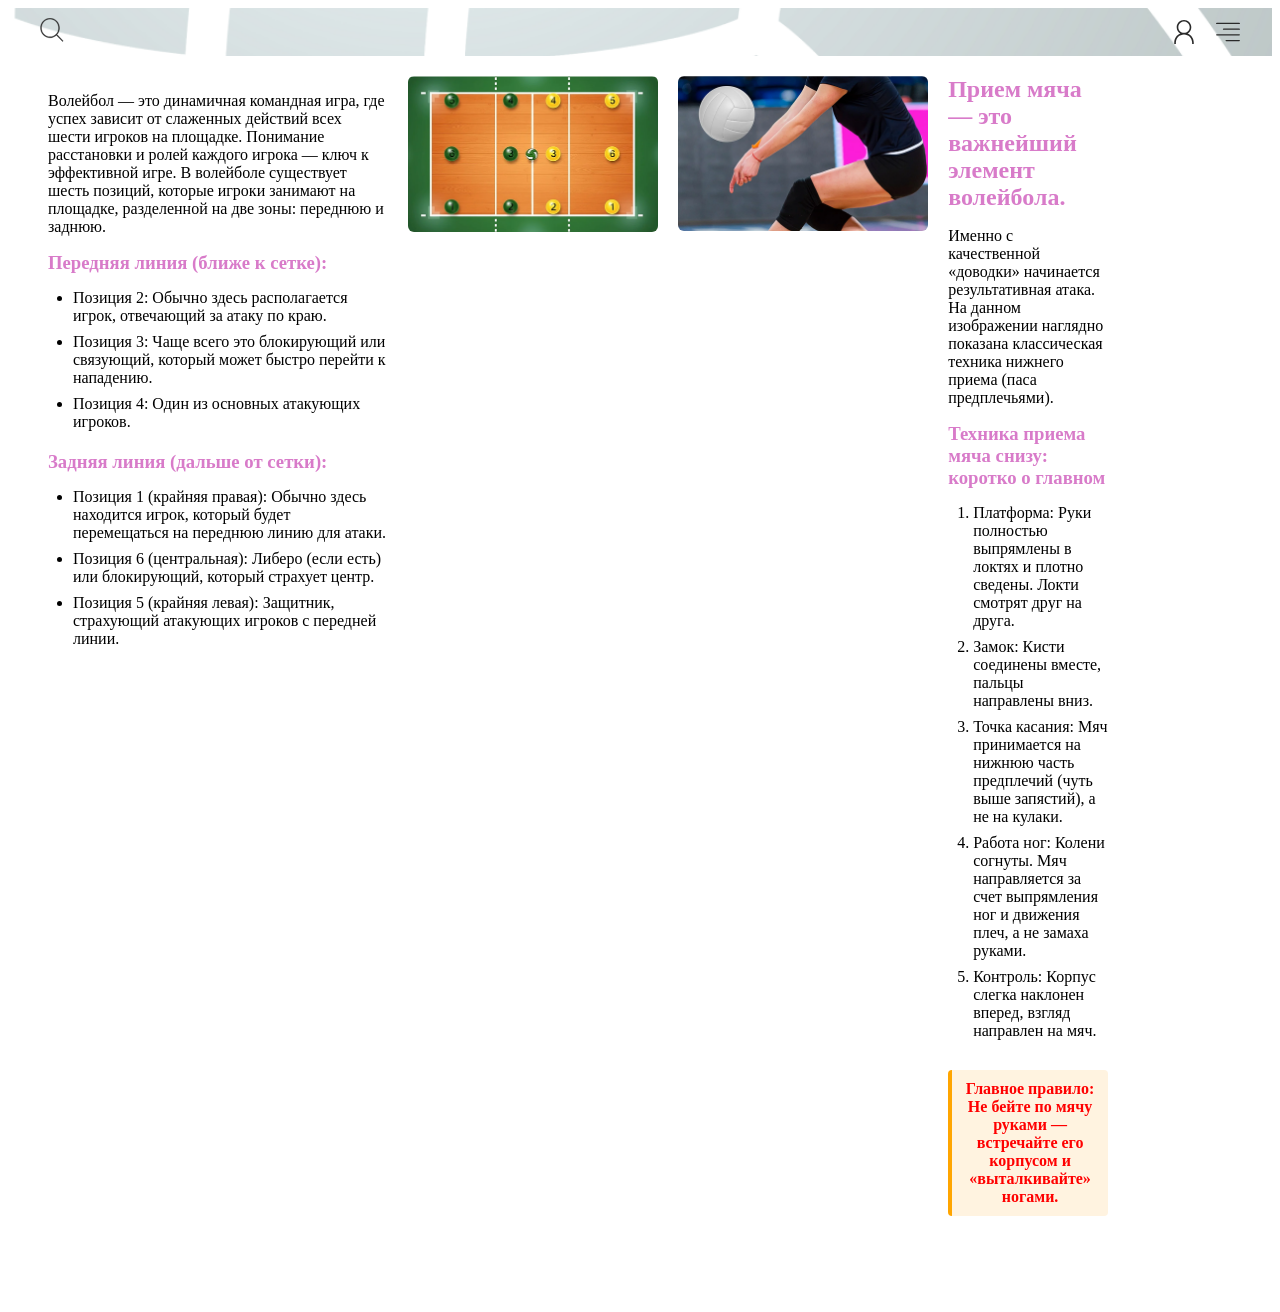
==== index.html @ 48162ba9 "add files" ====
<!DOCTYPE html>
<html lang="ru">
<head>
    <meta charset="UTF-8">
    <meta name="viewport" content="width=device-width, initial-scale=1.0">
    <title>Волейбол: Основы игры и техника</title>
    <link rel="stylesheet" href="style.css">
</head>
<body>

    <header>
        <div class="header-content">
            <div class="header-content__left">
                <!-- Иконка поиска -->
                <img src="./icons/lupa.svg" alt="Поиск" class="icon">
            </div>
            <div class="header-content__right">
                <!-- Иконка профиля -->
                <img src="./icons/person.svg" alt="Профиль" class="icon">
                <!-- Иконка меню/настроек -->
                <img src="./icons/setting.svg" alt="Меню" class="icon">
            </div>
        </div>
    </header>

    <main class="container">
        <!-- Первый блок контента: Текст слева, изображение расстановки справа -->
        <section class="content-block">
            <div >
                <p>Волейбол — это динамичная командная игра, где успех зависит от слаженных действий всех шести игроков на площадке. Понимание расстановки и ролей каждого игрока — ключ к эффективной игре. В волейболе существует шесть позиций, которые игроки занимают на площадке, разделенной на две зоны: переднюю и заднюю.</p>

                <h3>Передняя линия (ближе к сетке):</h3>
                <ul>
                    <li>Позиция 2: Обычно здесь располагается игрок, отвечающий за атаку по краю.</li>
                    <li>Позиция 3: Чаще всего это блокирующий или связующий, который может быстро перейти к нападению.</li>
                    <li>Позиция 4: Один из основных атакующих игроков.</li>
                </ul>

                <h3>Задняя линия (дальше от сетки):</h3>
                <ul>
                    <li>Позиция 1 (крайняя правая): Обычно здесь находится игрок, который будет перемещаться на переднюю линию для атаки.</li>
                    <li>Позиция 6 (центральная): Либеро (если есть) или блокирующий, который страхует центр.</li>
                    <li>Позиция 5 (крайняя левая): Защитник, страхующий атакующих игроков с передней линии.</li>
                </ul>
            </div>
            <div class="image-content">
                <!-- Изображение с расстановкой -->
                <img src="./images/volleyball2.png" alt="Схема расстановки игроков">
            </div>
            <div class="image-content">
                <!-- Изображение с техникой приема -->
                <img src="./images/volleyball1.png" alt="Техника приема мяча">
            </div>
            <div class="text-content">
                <h2>Прием мяча — это важнейший элемент волейбола.</h2>
                <p>Именно с качественной «доводки» начинается результативная атака. На данном изображении наглядно показана классическая техника нижнего приема (паса предплечьями).</p>

                <h3>Техника приема мяча снизу: коротко о главном</h3>
                <ol>
                    <li>Платформа: Руки полностью выпрямлены в локтях и плотно сведены. Локти смотрят друг на друга.</li>
                    <li>Замок: Кисти соединены вместе, пальцы направлены вниз.</li>
                    <li>Точка касания: Мяч принимается на нижнюю часть предплечий (чуть выше запястий), а не на кулаки.</li>
                    <li>Работа ног: Колени согнуты. Мяч направляется за счет выпрямления ног и движения плеч, а не замаха руками.</li>
                    <li>Контроль: Корпус слегка наклонен вперед, взгляд направлен на мяч.</li>
                </ol>
                <p class="main-rule">Главное правило: Не бейте по мячу руками — встречайте его корпусом и «выталкивайте» ногами.</p>
            </div>
        </section>
    </main>

</body>
</html>
---- style.css ----
header {
    background-image: url(./images/ball.png);
    background-size:cover;
    background-position: center;
    justify-content:center;
    display: flex; 
    align-items: center;
    justify-content: center;
}

.header-content {
    display: flex; 
    justify-content: space-between; 
    align-items: center;  
}

.header-content__right {
    display: flex;
    gap: 20px;
}

.icon {
    width: 24px; 
    height: 24px;
}

.container {
    max-width: 1100px; 
    padding: 0 20px; 
}

.content-block {
    display: flex; 
    align-items: flex-start; 
    gap: 40px; 
    margin-bottom: 60px; 
    background-color: white;
    padding: 30px;
    border-radius: 8px;
}

.image-content {
    flex: 1; 
    min-width: 250px;
    text-align: center; 
}

.image-content img {
    max-width: 100%; 
    border-radius: 6px;
}

h1, h2, h3 {
    color: rgb(216, 123, 201);
    margin-top: 0;
    margin-bottom: 15px;
}

ul, ol {
    padding-left: 25px;
    margin-top: 10px;
    margin-bottom: 20px;
}

li {
    margin-bottom: 8px;
}

.main-rule {
    font-weight: bold;
    color: red;
    text-align: center;
    margin-top: 30px;
    padding: 15px;
    background-color: #fff3e0;
    border-left: 4px solid #ffa500;
    border-radius: 4px;
}

.header-content {
    width: 95%;
    padding: 10px 15px;
}

.content-block, .content-block.reverse-columns {
    gap: 20px;
    padding: 20px;
}

.text-content, .image-content {
    width: 100%;
}

.main-rule {
    padding: 10px;
}
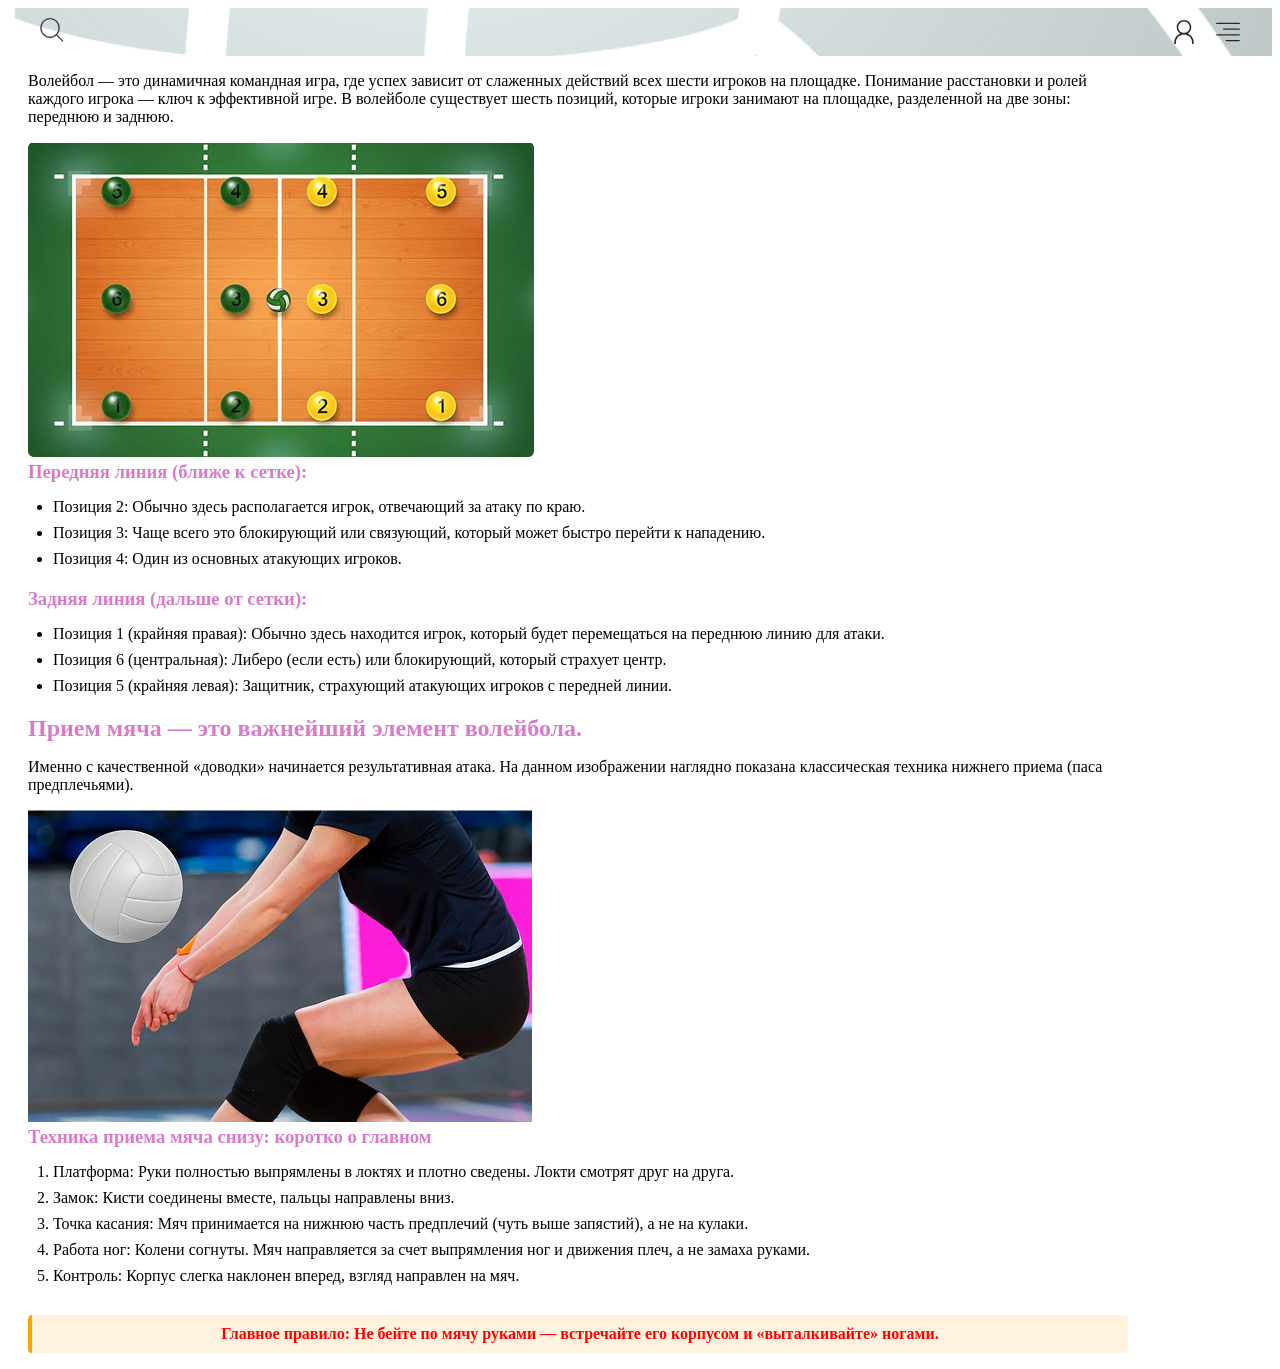
==== commit 42b6c2ce: "Update index.html" ====
--- a/index.html
+++ b/index.html
@@ -5,6 +5,19 @@
     <meta name="viewport" content="width=device-width, initial-scale=1.0">
     <title>Волейбол: Основы игры и техника</title>
     <link rel="stylesheet" href="style.css">
+    <!-- Yandex.Metrika counter -->
+<script type="text/javascript">
+    (function(m,e,t,r,i,k,a){
+        m[i]=m[i]||function(){(m[i].a=m[i].a||[]).push(arguments)};
+        m[i].l=1*new Date();
+        for (var j = 0; j < document.scripts.length; j++) {if (document.scripts[j].src === r) { return; }}
+        k=e.createElement(t),a=e.getElementsByTagName(t)[0],k.async=1,k.src=r,a.parentNode.insertBefore(k,a)
+    })(window, document,'script','https://mc.yandex.ru/metrika/tag.js?id=108978433', 'ym');
+
+    ym(108978433, 'init', {ssr:true, webvisor:true, clickmap:true, ecommerce:"dataLayer", referrer: document.referrer, url: location.href, accurateTrackBounce:true, trackLinks:true});
+</script>
+<noscript><div><img src="https://mc.yandex.ru/watch/108978433" style="position:absolute; left:-9999px;" alt="" /></div></noscript>
+<!-- /Yandex.Metrika counter -->
 </head>
 <body>
 
@@ -25,48 +38,53 @@
 
     <main class="container">
         <!-- Первый блок контента: Текст слева, изображение расстановки справа -->
-        <section class="content-block">
-            <div >
+        <section class="content-block1">
+            <div class="block1-left">
                 <p>Волейбол — это динамичная командная игра, где успех зависит от слаженных действий всех шести игроков на площадке. Понимание расстановки и ролей каждого игрока — ключ к эффективной игре. В волейболе существует шесть позиций, которые игроки занимают на площадке, разделенной на две зоны: переднюю и заднюю.</p>
-
-                <h3>Передняя линия (ближе к сетке):</h3>
-                <ul>
-                    <li>Позиция 2: Обычно здесь располагается игрок, отвечающий за атаку по краю.</li>
-                    <li>Позиция 3: Чаще всего это блокирующий или связующий, который может быстро перейти к нападению.</li>
-                    <li>Позиция 4: Один из основных атакующих игроков.</li>
-                </ul>
-
-                <h3>Задняя линия (дальше от сетки):</h3>
-                <ul>
-                    <li>Позиция 1 (крайняя правая): Обычно здесь находится игрок, который будет перемещаться на переднюю линию для атаки.</li>
-                    <li>Позиция 6 (центральная): Либеро (если есть) или блокирующий, который страхует центр.</li>
-                    <li>Позиция 5 (крайняя левая): Защитник, страхующий атакующих игроков с передней линии.</li>
-                </ul>
+                <img src="./images/volleyball2.png" alt="Схема расстановки игроков" class="block1">
             </div>
-            <div class="image-content">
-                <!-- Изображение с расстановкой -->
-                <img src="./images/volleyball2.png" alt="Схема расстановки игроков">
-            </div>
-            <div class="image-content">
-                <!-- Изображение с техникой приема -->
-                <img src="./images/volleyball1.png" alt="Техника приема мяча">
-            </div>
-            <div class="text-content">
-                <h2>Прием мяча — это важнейший элемент волейбола.</h2>
-                <p>Именно с качественной «доводки» начинается результативная атака. На данном изображении наглядно показана классическая техника нижнего приема (паса предплечьями).</p>
-
-                <h3>Техника приема мяча снизу: коротко о главном</h3>
-                <ol>
-                    <li>Платформа: Руки полностью выпрямлены в локтях и плотно сведены. Локти смотрят друг на друга.</li>
-                    <li>Замок: Кисти соединены вместе, пальцы направлены вниз.</li>
-                    <li>Точка касания: Мяч принимается на нижнюю часть предплечий (чуть выше запястий), а не на кулаки.</li>
-                    <li>Работа ног: Колени согнуты. Мяч направляется за счет выпрямления ног и движения плеч, а не замаха руками.</li>
-                    <li>Контроль: Корпус слегка наклонен вперед, взгляд направлен на мяч.</li>
-                </ol>
-                <p class="main-rule">Главное правило: Не бейте по мячу руками — встречайте его корпусом и «выталкивайте» ногами.</p>
+            <div class="block1-right">
+                <div >
+                    <h3>Передняя линия (ближе к сетке):</h3>
+                    <ul>
+                        <li>Позиция 2: Обычно здесь располагается игрок, отвечающий за атаку по краю.</li>
+                        <li>Позиция 3: Чаще всего это блокирующий или связующий, который может быстро перейти к нападению.</li>
+                        <li>Позиция 4: Один из основных атакующих игроков.</li>
+                    </ul>
+                </div>
+                <div>
+                    <h3>Задняя линия (дальше от сетки):</h3>
+                    <ul>
+                        <li>Позиция 1 (крайняя правая): Обычно здесь находится игрок, который будет перемещаться на переднюю линию для атаки.</li>
+                        <li>Позиция 6 (центральная): Либеро (если есть) или блокирующий, который страхует центр.</li>
+                        <li>Позиция 5 (крайняя левая): Защитник, страхующий атакующих игроков с передней линии.</li>
+                    </ul>
+                </div>
             </div>
         </section>
+        <section class="content-block2">
+            <div class="block2-main">
+                <div class="block2-left">
+                    <div class="block2-rightext">
+                        <h2>Прием мяча — это важнейший элемент волейбола.</h2>
+                        <p>Именно с качественной «доводки» начинается результативная атака. На данном изображении наглядно показана классическая техника нижнего приема (паса предплечьями).</p>
+                    </div>
+                    <img src="./images/volleyball1.png" alt="Техника приема мяча" class="block2">
+                </div >
+                <div class="block2-right">
+                    <h3>Техника приема мяча снизу: коротко о главном</h3>
+                    <ol>
+                        <li>Платформа: Руки полностью выпрямлены в локтях и плотно сведены. Локти смотрят друг на друга.</li>
+                        <li>Замок: Кисти соединены вместе, пальцы направлены вниз.</li>
+                        <li>Точка касания: Мяч принимается на нижнюю часть предплечий (чуть выше запястий), а не на кулаки.</li>
+                        <li>Работа ног: Колени согнуты. Мяч направляется за счет выпрямления ног и движения плеч, а не замаха руками.</li>
+                        <li>Контроль: Корпус слегка наклонен вперед, взгляд направлен на мяч.</li>
+                    </ol>
+                </div>
+            </div>  
+            <p class="main-rule">Главное правило: Не бейте по мячу руками — встречайте его корпусом и «выталкивайте» ногами.</p>
+        </section>    
     </main>
 
 </body>
-</html>+</html>
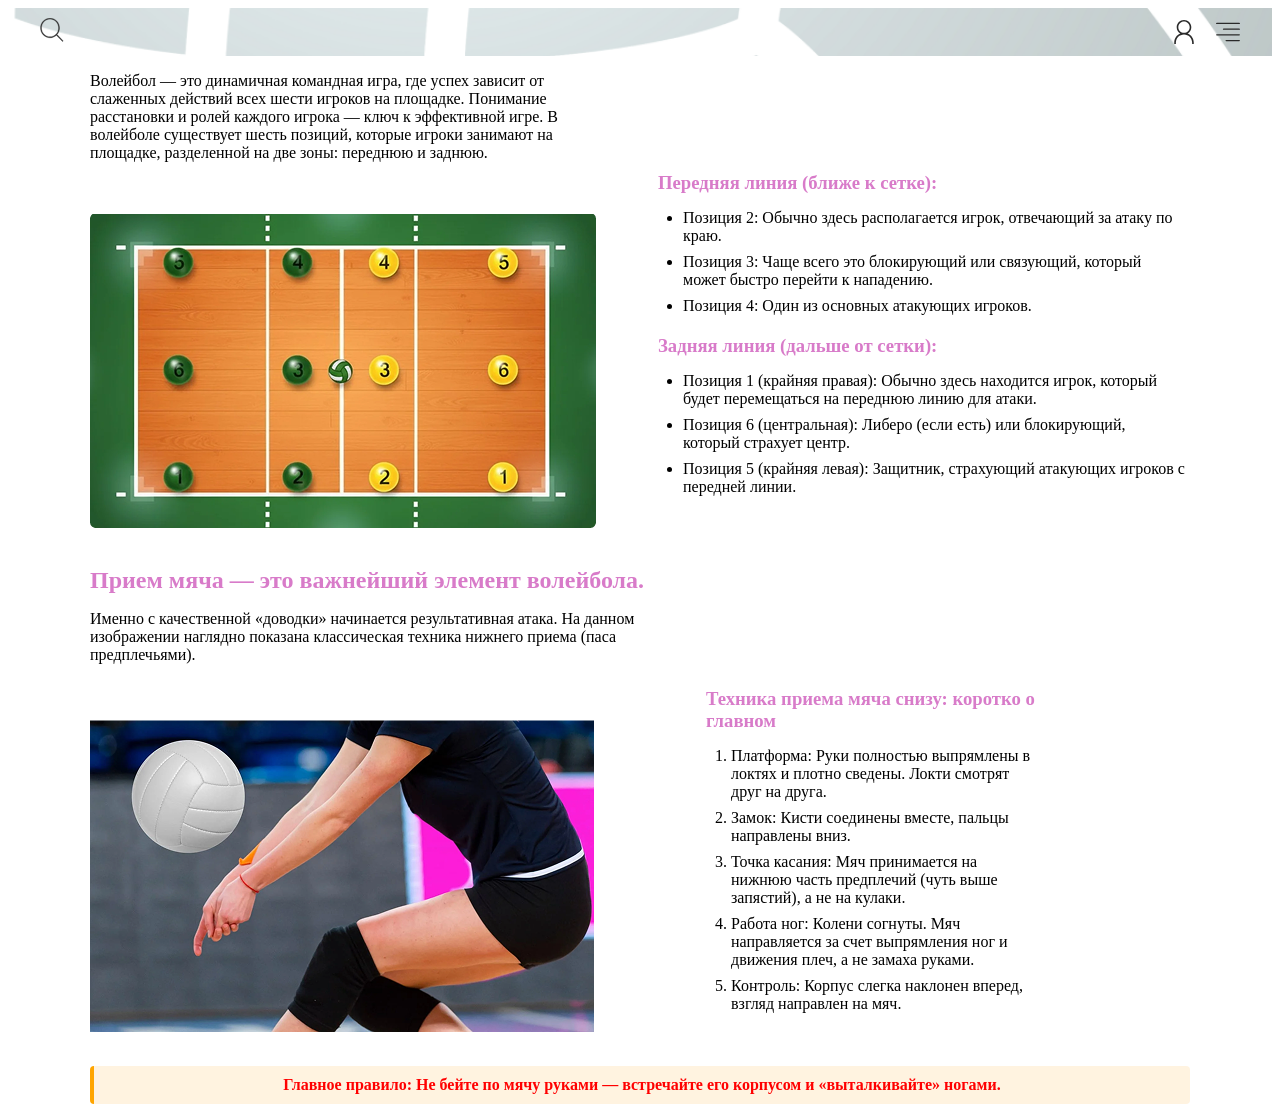
==== commit 4cc0f72b: "Update index.html" ====
--- a/index.html
+++ b/index.html
@@ -12,11 +12,11 @@
         m[i].l=1*new Date();
         for (var j = 0; j < document.scripts.length; j++) {if (document.scripts[j].src === r) { return; }}
         k=e.createElement(t),a=e.getElementsByTagName(t)[0],k.async=1,k.src=r,a.parentNode.insertBefore(k,a)
-    })(window, document,'script','https://mc.yandex.ru/metrika/tag.js?id=108978433', 'ym');
+    })(window, document,'script','https://mc.yandex.ru/metrika/tag.js?id=108978784', 'ym');
 
-    ym(108978433, 'init', {ssr:true, webvisor:true, clickmap:true, ecommerce:"dataLayer", referrer: document.referrer, url: location.href, accurateTrackBounce:true, trackLinks:true});
+    ym(108978784, 'init', {ssr:true, webvisor:true, clickmap:true, ecommerce:"dataLayer", referrer: document.referrer, url: location.href, accurateTrackBounce:true, trackLinks:true});
 </script>
-<noscript><div><img src="https://mc.yandex.ru/watch/108978433" style="position:absolute; left:-9999px;" alt="" /></div></noscript>
+<noscript><div><img src="https://mc.yandex.ru/watch/108978784" style="position:absolute; left:-9999px;" alt="" /></div></noscript>
 <!-- /Yandex.Metrika counter -->
 </head>
 <body>
--- a/style.css
+++ b/style.css
@@ -27,6 +27,7 @@
 .container {
     max-width: 1100px; 
     padding: 0 20px; 
+    margin:0 auto;
 }
 
 .content-block {
@@ -93,4 +94,35 @@
 
 .main-rule {
     padding: 10px;
-}+}
+.content-block1{
+    display:flex;
+    gap:40px;
+}
+.block1-left{
+    width:48%;
+}
+.block1-right{
+    width:48%;
+    margin-top: 116px;
+}
+.block2-main{
+    display:flex;
+}
+.block2-left{
+    width: 56%;
+
+}
+.block2-right{
+    width:30%;
+    margin-top: 156px;
+}
+.block1{
+    margin-top: 35px;
+}
+.block2{
+    margin-top: 40px;
+}
+.block2-rightext{
+    margin-top: 35px;
+}
